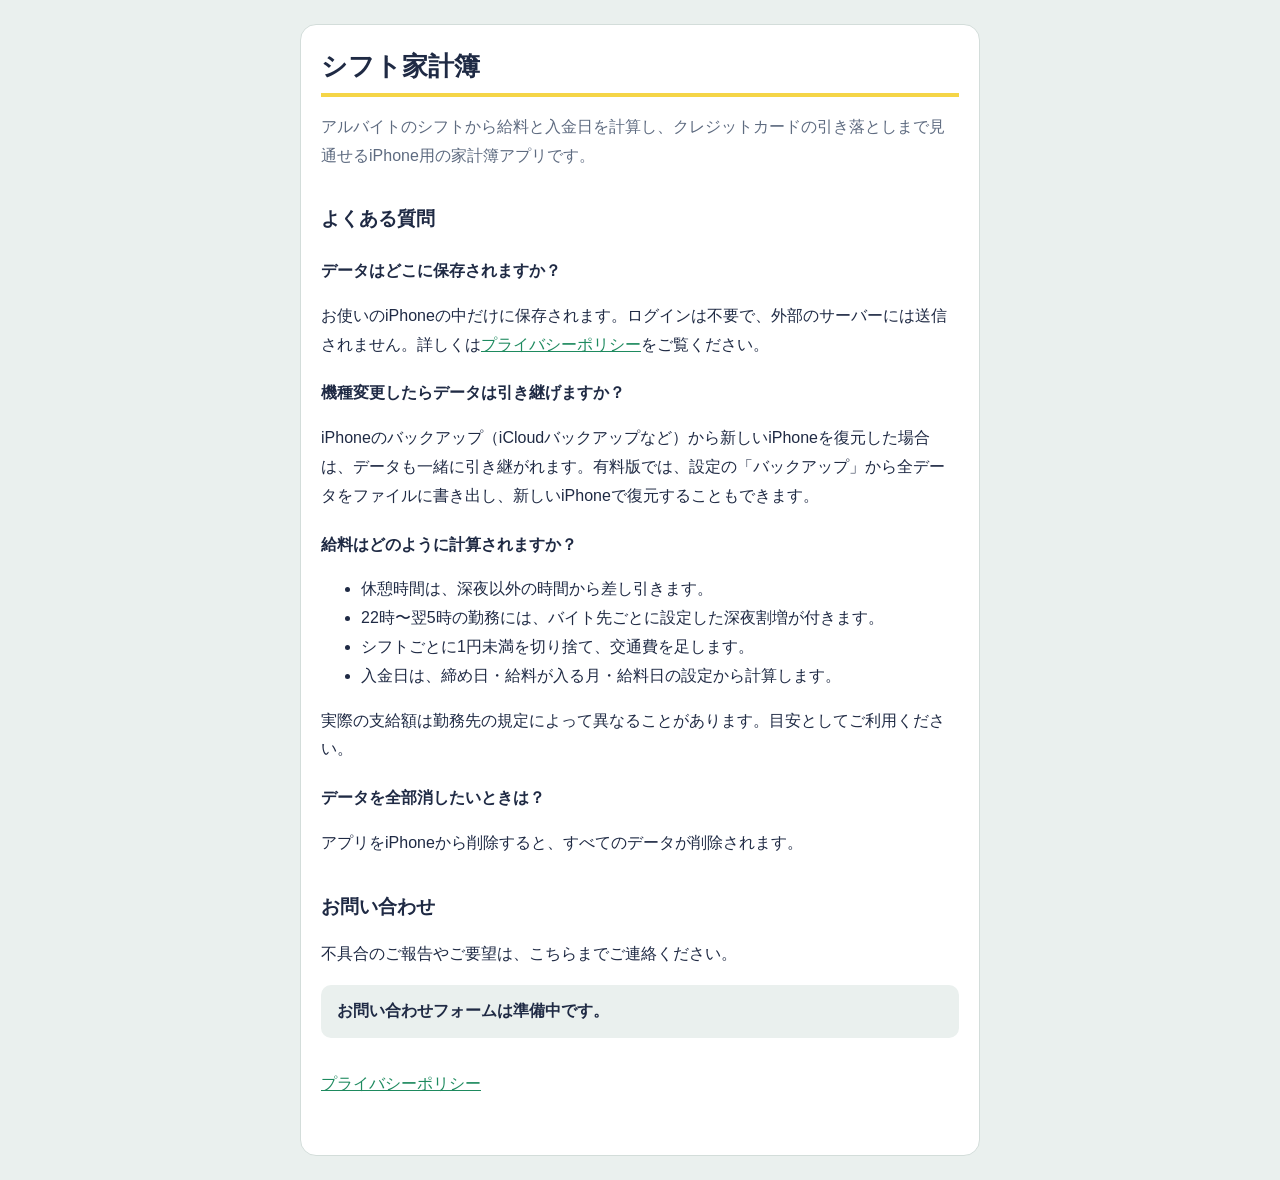
==== index.html @ dcaa9216 "シフト家計簿のサポートページとプライバシーポリシー Co-Authored-By: Claude Opus 5.5 <noreply@anthropic.com>" ====
<!doctype html>
<html lang="ja">
<head>
<meta charset="utf-8">
<meta name="viewport" content="width=device-width, initial-scale=1">
<title>シフト家計簿 サポート</title>
<link rel="stylesheet" href="style.css">
</head>
<body>
<main>
  <h1>シフト家計簿</h1>
  <p class="lead">アルバイトのシフトから給料と入金日を計算し、クレジットカードの引き落としまで見通せるiPhone用の家計簿アプリです。</p>

  <h2>よくある質問</h2>

  <h3>データはどこに保存されますか？</h3>
  <p>お使いのiPhoneの中だけに保存されます。ログインは不要で、外部のサーバーには送信されません。詳しくは<a href="privacy.html">プライバシーポリシー</a>をご覧ください。</p>

  <h3>機種変更したらデータは引き継げますか？</h3>
  <p>iPhoneのバックアップ（iCloudバックアップなど）から新しいiPhoneを復元した場合は、データも一緒に引き継がれます。有料版では、設定の「バックアップ」から全データをファイルに書き出し、新しいiPhoneで復元することもできます。</p>

  <h3>給料はどのように計算されますか？</h3>
  <ul>
    <li>休憩時間は、深夜以外の時間から差し引きます。</li>
    <li>22時〜翌5時の勤務には、バイト先ごとに設定した深夜割増が付きます。</li>
    <li>シフトごとに1円未満を切り捨て、交通費を足します。</li>
    <li>入金日は、締め日・給料が入る月・給料日の設定から計算します。</li>
  </ul>
  <p>実際の支給額は勤務先の規定によって異なることがあります。目安としてご利用ください。</p>

  <h3>データを全部消したいときは？</h3>
  <p>アプリをiPhoneから削除すると、すべてのデータが削除されます。</p>

  <h2 id="contact">お問い合わせ</h2>
  <p>不具合のご報告やご要望は、こちらまでご連絡ください。</p>
  <p class="contact">お問い合わせフォームは準備中です。</p>

  <p class="links"><a href="privacy.html">プライバシーポリシー</a></p>
</main>
</body>
</html>
---- style.css ----
:root {
  --bg: #EAF0EE;
  --surface: #FFFFFF;
  --ink: #1F2A44;
  --sub: #5E6B80;
  --line: #D3DDDA;
  --accent: #1E8A5F;
  --mark: #F5D547;
  color-scheme: light dark;
}
@media (prefers-color-scheme: dark) {
  :root {
    --bg: #121A20;
    --surface: #1B252D;
    --ink: #E7EEF2;
    --sub: #98A6B3;
    --line: #2C3943;
    --accent: #4CC28E;
    --mark: #8C7A1E;
  }
}
* { box-sizing: border-box; }
body {
  margin: 0;
  background: var(--bg);
  color: var(--ink);
  font-family: -apple-system, BlinkMacSystemFont, "Hiragino Sans", "Hiragino Kaku Gothic ProN", "Yu Gothic", "Meiryo", sans-serif;
  line-height: 1.8;
}
main {
  max-width: 680px;
  margin: 24px auto;
  padding: 24px 20px 40px;
  background: var(--surface);
  border: 1px solid var(--line);
  border-radius: 16px;
}
@media (max-width: 720px) {
  main { margin: 0; border: 0; border-radius: 0; }
}
h1 {
  font-size: 1.6rem;
  line-height: 1.4;
  margin: 0 0 8px;
  padding-bottom: 8px;
  border-bottom: 4px solid var(--mark);
}
h2 { font-size: 1.2rem; margin: 32px 0 8px; }
h3 { font-size: 1rem; margin: 20px 0 4px; }
p, li { color: var(--ink); }
.lead, .date { color: var(--sub); }
.contact {
  padding: 12px 16px;
  background: var(--bg);
  border-radius: 10px;
  font-weight: 700;
}
a { color: var(--accent); }
.back { margin: 0 0 12px; font-size: 0.9rem; }
.links { margin-top: 32px; }
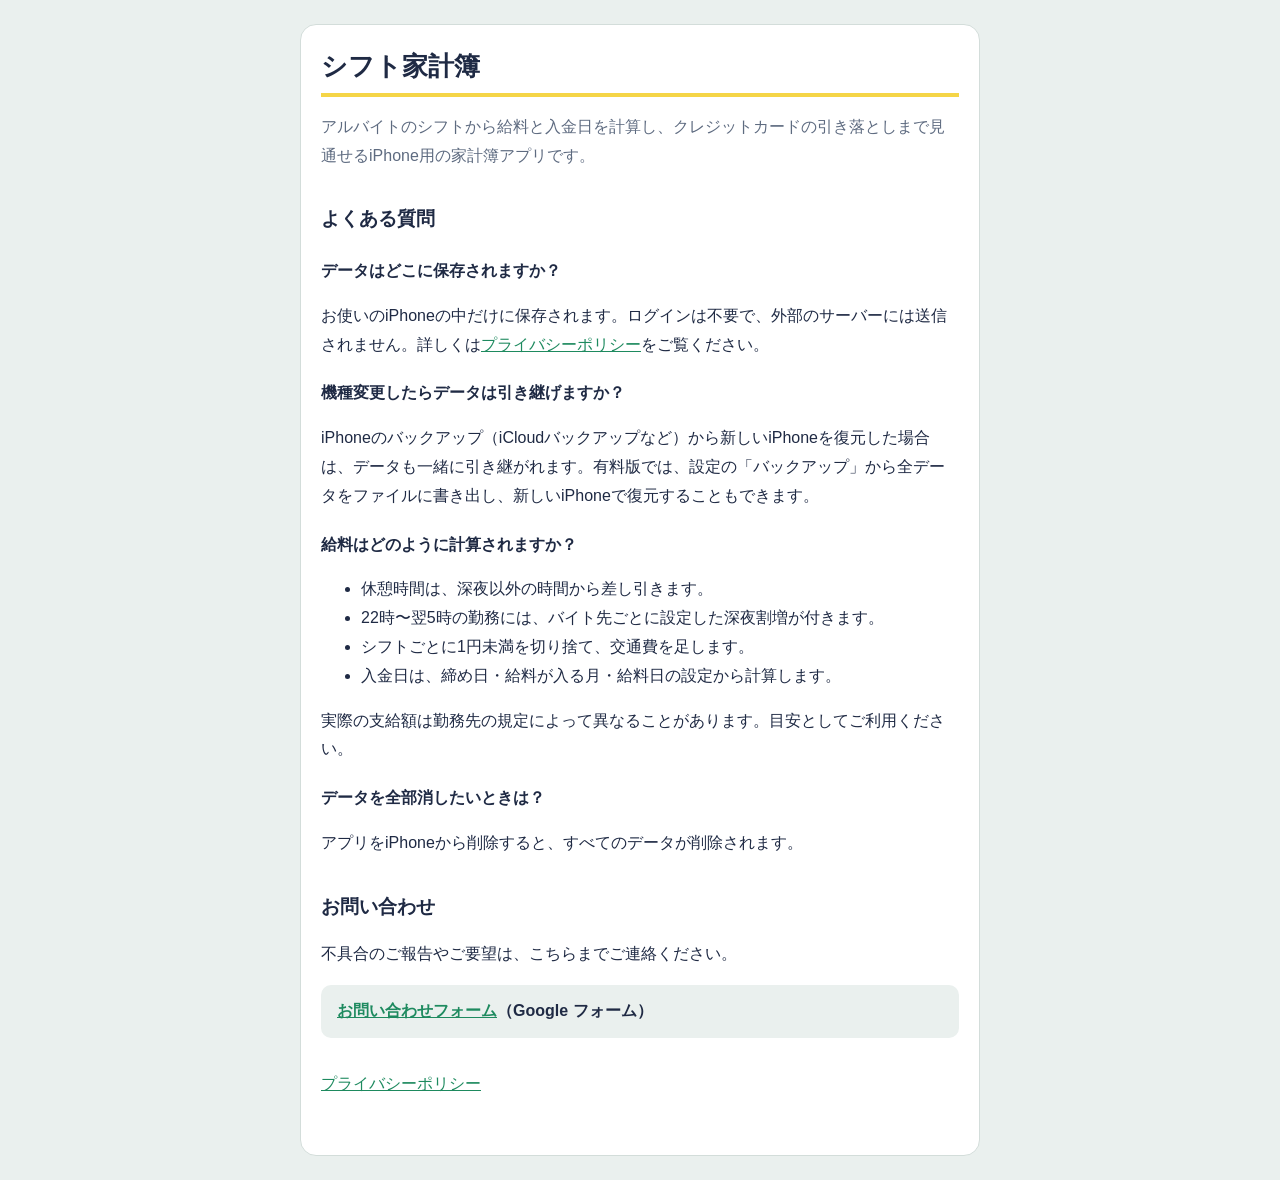
==== commit ed40147c: "お問い合わせ欄に Google フォームを設定 Co-Authored-By: Claude Opus 5.5 <noreply@anthropic.com>" ====
--- a/index.html
+++ b/index.html
@@ -33,7 +33,7 @@
 
   <h2 id="contact">お問い合わせ</h2>
   <p>不具合のご報告やご要望は、こちらまでご連絡ください。</p>
-  <p class="contact">お問い合わせフォームは準備中です。</p>
+  <p class="contact"><a href="https://docs.google.com/forms/d/13UuKTQ2w6fbm_pjYDyIXnGloEaOIUQI2_sPgWHws2CI/viewform">お問い合わせフォーム</a>（Google フォーム）</p>
 
   <p class="links"><a href="privacy.html">プライバシーポリシー</a></p>
 </main>
